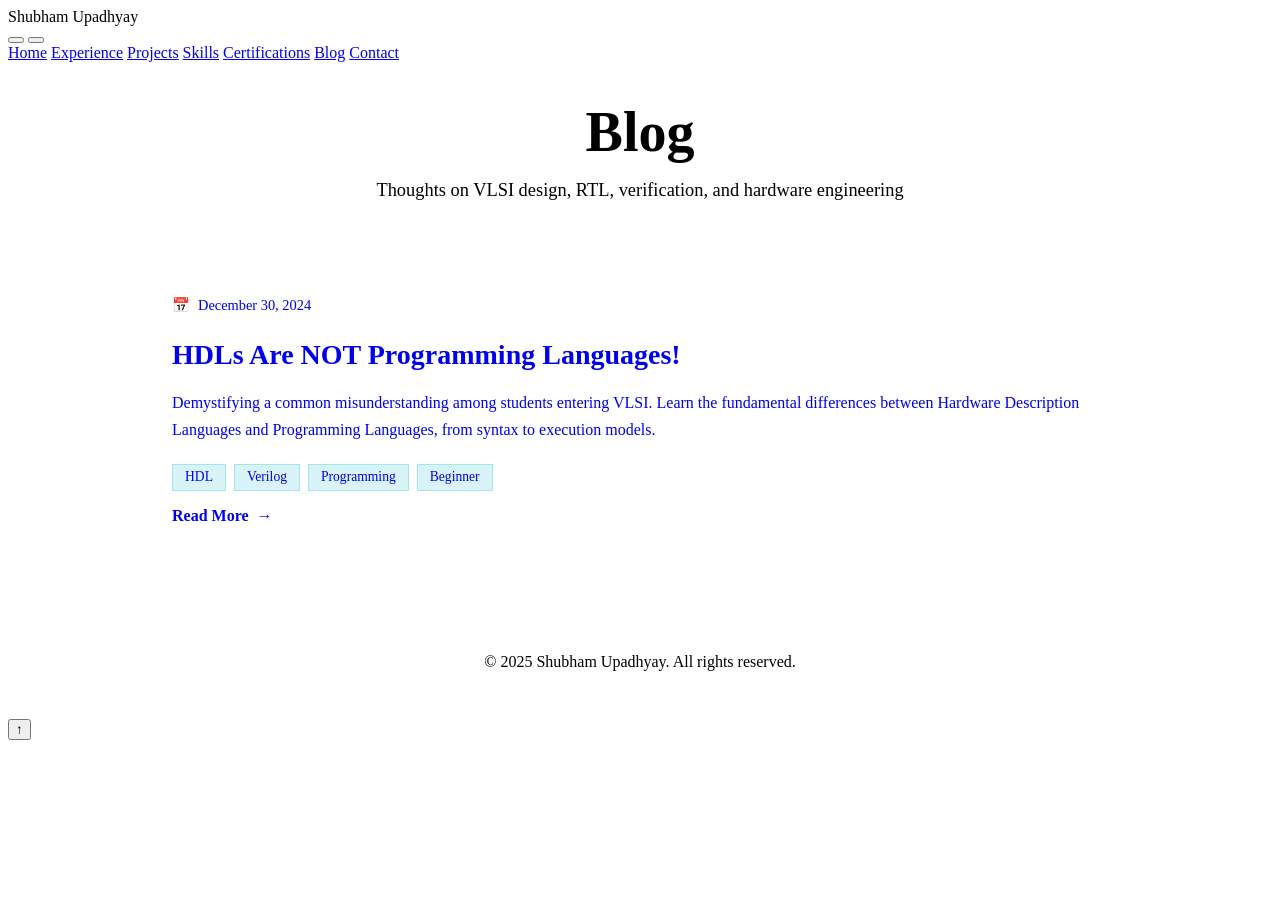
==== blog/index.html @ 9ebf0853 "Update index.html" ====
<!DOCTYPE html>
<html lang="en">
<head>
<meta charset="UTF-8" />
<meta name="viewport" content="width=device-width, initial-scale=1.0"/>
<title>Blog | Shubham Upadhyay - VLSI Design</title>

<meta name="description" content="Technical blog posts about VLSI design, RTL, verification, and hardware engineering"/>
<meta property="og:title" content="Blog | Shubham Upadhyay"/>
<meta property="og:description" content="VLSI Design Blog - RTL, Verification, Physical Design"/>
<meta property="og:type" content="website"/>
<meta name="theme-color" content="#06B6D4"/>

<link rel="preconnect" href="https://fonts.googleapis.com"/>
<link rel="preconnect" href="https://fonts.gstatic.com" crossorigin/>
<link href="https://fonts.googleapis.com/css2?family=Space+Grotesk:wght@400;500;600;700;800&family=Inter:wght@300;400;500;600;700&display=swap" rel="stylesheet"/>

<!-- Portfolio CSS -->
<link rel="stylesheet" href="/css/style.css"/>

<!-- Blog listing specific styles -->
<style>
  .blog-listing {
    max-width: 1000px;
    margin: 0 auto;
    padding: calc(var(--nav-h) + 3rem) 1.5rem 4rem;
  }
  
  .blog-header {
    text-align: center;
    margin-bottom: 4rem;
  }
  
  .blog-header h1 {
    font-size: clamp(2.5rem, 5vw, 3.5rem);
    margin-bottom: 1rem;
    color: var(--heading);
  }
  
  .blog-header p {
    font-size: 1.15rem;
    color: var(--muted);
    max-width: 600px;
    margin: 0 auto;
  }
  
  .blog-posts {
    display: grid;
    gap: 2rem;
  }
  
  .blog-post-card {
    background: var(--card);
    backdrop-filter: blur(var(--glass-blur));
    border: 1px solid var(--border);
    border-radius: var(--radius-md);
    padding: 2rem;
    box-shadow: var(--shadow);
    transition: all var(--dur) var(--easing);
    text-decoration: none;
    display: block;
  }
  
  .blog-post-card:hover {
    transform: translateY(-6px);
    box-shadow: var(--glow), var(--shadow);
  }
  
  .post-date {
    font-size: 0.9rem;
    color: var(--muted);
    margin-bottom: 0.75rem;
    display: flex;
    align-items: center;
    gap: 0.5rem;
  }
  
  .post-date::before {
    content: "📅";
  }
  
  .post-title {
    font-size: 1.75rem;
    font-weight: 700;
    color: var(--heading);
    margin-bottom: 1rem;
    line-height: 1.3;
  }
  
  .post-excerpt {
    color: var(--text);
    line-height: 1.7;
    margin-bottom: 1.25rem;
  }
  
  .post-tags {
    display: flex;
    flex-wrap: wrap;
    gap: 0.5rem;
    margin-bottom: 1rem;
  }
  
  .post-tag {
    display: inline-block;
    padding: 0.3rem 0.75rem;
    border-radius: var(--radius-pill);
    background: rgba(6,182,212,.15);
    color: var(--accent);
    font-size: 0.85rem;
    font-weight: 500;
    border: 1px solid rgba(6,182,212,.25);
  }
  
  .read-more {
    display: inline-flex;
    align-items: center;
    gap: 0.5rem;
    color: var(--accent);
    font-weight: 600;
    font-size: 1rem;
  }
  
  .read-more::after {
    content: "→";
    transition: transform var(--dur) var(--easing);
  }
  
  .blog-post-card:hover .read-more::after {
    transform: translateX(5px);
  }
  
  .no-posts {
    text-align: center;
    padding: 4rem 2rem;
    color: var(--muted);
  }
  
  .no-posts h3 {
    font-size: 1.5rem;
    margin-bottom: 1rem;
    color: var(--heading);
  }
</style>
</head>

<body>
  <!-- Navigation -->
  <nav aria-label="Primary" class="nav-wrap">
    <div class="nav-container">
      <div class="nav-brand">
        <a href="/index.html" style="color: var(--heading); text-decoration: none;">Shubham Upadhyay</a>
      </div>
      <div class="nav-controls">
        <button class="theme-toggle" id="themeToggle" type="button" aria-label="Toggle theme"></button>
        <button class="hamburger" id="hamburger" aria-label="Toggle menu">
          <span></span>
          <span></span>
          <span></span>
        </button>
      </div>
    </div>
  </nav>

  <!-- Mobile Menu -->
  <div class="nav-menu" id="navMenu">
    <a href="/index.html#home" class="nav-link">Home</a>
    <a href="/index.html#experience" class="nav-link">Experience</a>
    <a href="/index.html#projects" class="nav-link">Projects</a>
    <a href="/index.html#skills" class="nav-link">Skills</a>
    <a href="/index.html#certifications" class="nav-link">Certifications</a>
    <a href="/blog/" class="nav-link">Blog</a>
    <a href="/index.html#contact" class="nav-link">Contact</a>
  </div>

  <!-- Blog Listing -->
  <main class="blog-listing">
    <header class="blog-header">
      <h1>Blog</h1>
      <p>Thoughts on VLSI design, RTL, verification, and hardware engineering</p>
    </header>

    <div class="blog-posts">
      
      <!-- Blog Post 1: HDLs Are NOT Programming Languages -->
      <a href="/blog/posts/hdlvsprog/index.html" class="blog-post-card">
        <div class="post-date">December 30, 2024</div>
        <h2 class="post-title">HDLs Are NOT Programming Languages!</h2>
        <p class="post-excerpt">
          Demystifying a common misunderstanding among students entering VLSI. Learn the fundamental differences between Hardware Description Languages and Programming Languages, from syntax to execution models.
        </p>
        <div class="post-tags">
          <span class="post-tag">HDL</span>
          <span class="post-tag">Verilog</span>
          <span class="post-tag">Programming</span>
          <span class="post-tag">Beginner</span>
        </div>
        <span class="read-more">Read More</span>
      </a>

      <!-- Blog Post 2: Add your next post here -->
      <!-- 
      <a href="posts/your-next-post/" class="blog-post-card">
        <div class="post-date">January 5, 2025</div>
        <h2 class="post-title">Your Next Blog Title</h2>
        <p class="post-excerpt">
          Brief description of your next blog post...
        </p>
        <div class="post-tags">
          <span class="post-tag">RTL</span>
          <span class="post-tag">Design</span>
        </div>
        <span class="read-more">Read More</span>
      </a>
      -->

      <!-- Blog Post 3: Template for future posts -->
      <!-- 
      <a href="posts/post-slug/" class="blog-post-card">
        <div class="post-date">Month Day, Year</div>
        <h2 class="post-title">Post Title</h2>
        <p class="post-excerpt">
          2-3 sentence excerpt...
        </p>
        <div class="post-tags">
          <span class="post-tag">Tag1</span>
          <span class="post-tag">Tag2</span>
        </div>
        <span class="read-more">Read More</span>
      </a>
      -->

    </div>
  </main>

  <!-- Footer -->
  <footer style="text-align:center; padding:2rem 1rem; color:var(--muted); border-top:1px solid var(--border); margin-top: 3rem;">
    <p>&copy; 2025 Shubham Upadhyay. All rights reserved.</p>
  </footer>

  <!-- Go to Top Button -->
  <button class="go-to-top" id="goToTop" aria-label="Go to top">↑</button>
  
  <!-- JavaScript -->
  <script src="/js/script.js"></script>
</body>
</html>
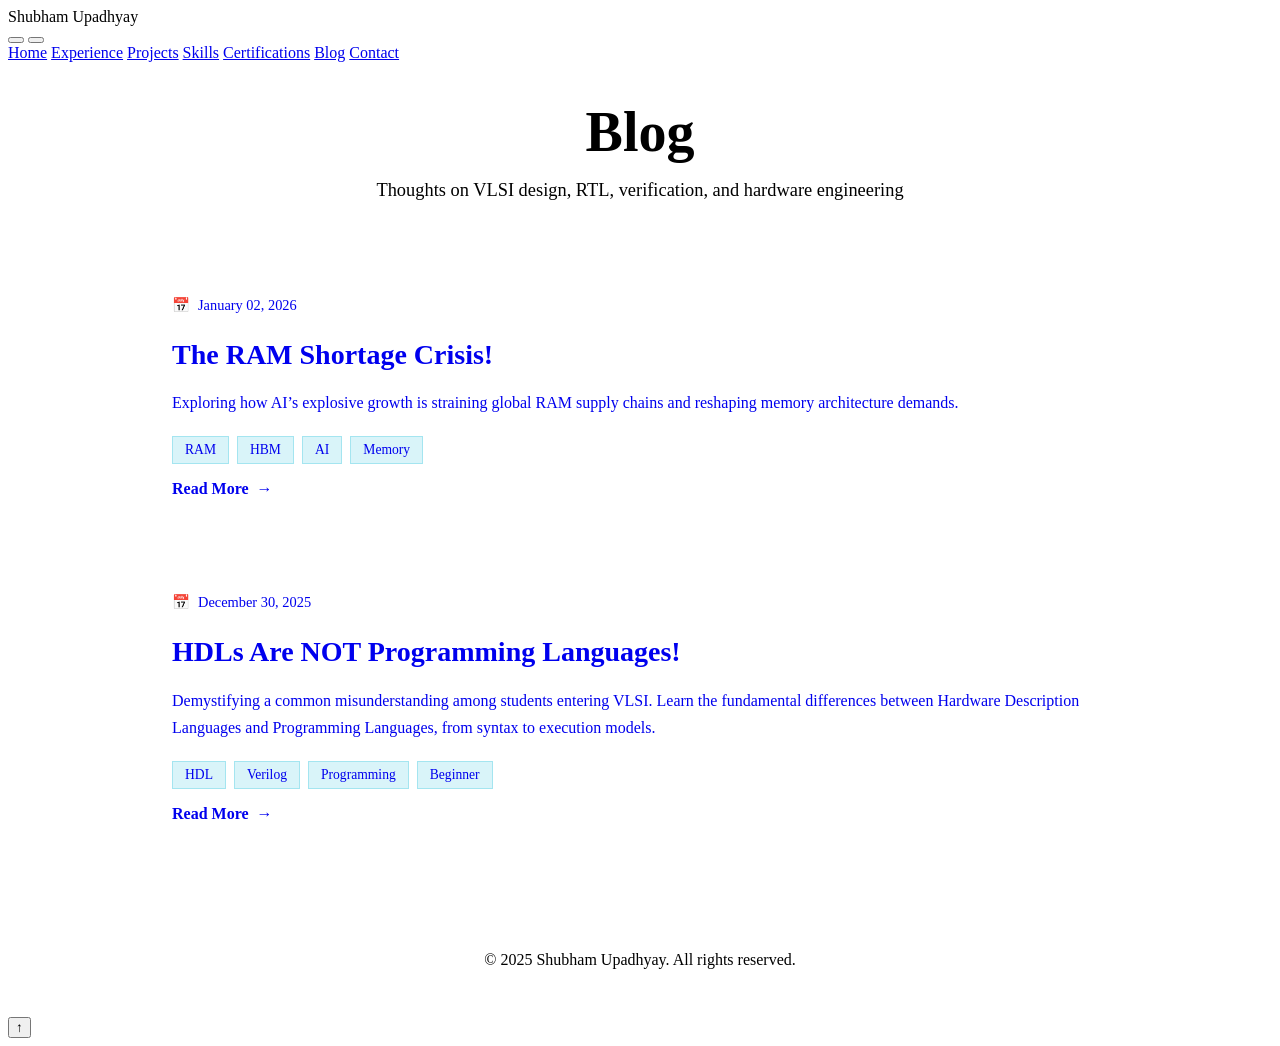
==== commit 2b173998: "updated blogs list html for new blog" ====
--- a/blog/index.html
+++ b/blog/index.html
@@ -181,9 +181,25 @@
 
     <div class="blog-posts">
       
+            <!-- Blog Post 1: HDLs Are NOT Programming Languages -->
+      <a href="/blog/posts/ramcrisis/index.html" class="blog-post-card">
+        <div class="post-date">January 02, 2026</div>
+        <h2 class="post-title">The RAM Shortage Crisis!</h2>
+        <p class="post-excerpt">
+          Exploring how AI’s explosive growth is straining global RAM supply chains and reshaping memory architecture demands.
+        </p>
+        <div class="post-tags">
+          <span class="post-tag">RAM</span>
+          <span class="post-tag">HBM</span>
+          <span class="post-tag">AI</span>
+          <span class="post-tag">Memory</span>
+        </div>
+        <span class="read-more">Read More</span>
+      </a>
+
       <!-- Blog Post 1: HDLs Are NOT Programming Languages -->
-      <a href="/blog/posts/hdlvsprog/index.html" class="blog-post-card">
-        <div class="post-date">December 30, 2024</div>
+      <a href="/blog/posts/hdlVSprog/index.html" class="blog-post-card">
+        <div class="post-date">December 30, 2025</div>
         <h2 class="post-title">HDLs Are NOT Programming Languages!</h2>
         <p class="post-excerpt">
           Demystifying a common misunderstanding among students entering VLSI. Learn the fundamental differences between Hardware Description Languages and Programming Languages, from syntax to execution models.
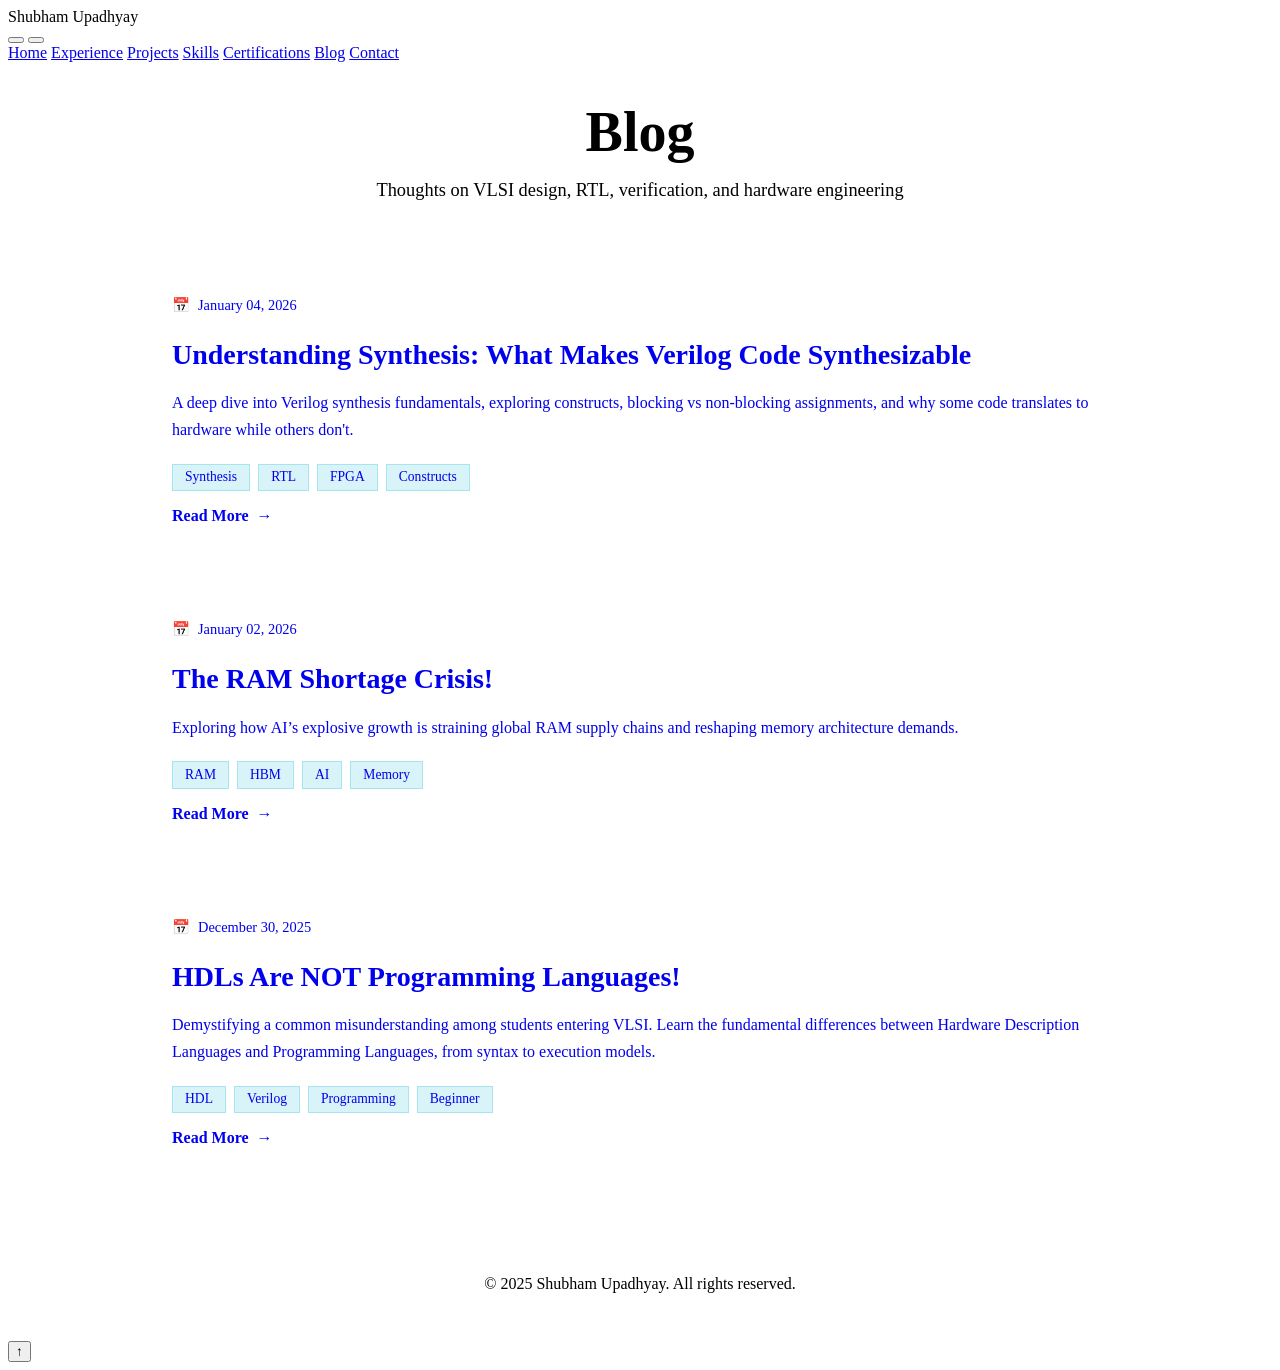
==== commit 9e893c5d: "updated blog listing html" ====
--- a/blog/index.html
+++ b/blog/index.html
@@ -180,8 +180,26 @@
     </header>
 
     <div class="blog-posts">
+
       
-            <!-- Blog Post 1: HDLs Are NOT Programming Languages -->
+            <!-- Blog Post 3:  -->
+      <a href="/blog/posts/synthesis/" class="blog-post-card">
+        <div class="post-date">January 04, 2026</div>
+        <h2 class="post-title">Understanding Synthesis: What Makes Verilog Code Synthesizable</h2>
+        <p class="post-excerpt">
+          A deep dive into Verilog synthesis fundamentals, exploring constructs, blocking vs non-blocking assignments, and why some code translates to hardware while others don't.
+        </p>
+        <div class="post-tags">
+          <span class="post-tag">Synthesis</span>
+          <span class="post-tag">RTL</span>
+          <span class="post-tag">FPGA</span>
+          <span class="post-tag">Constructs</span>
+        </div>
+        <span class="read-more">Read More</span>
+      </a>
+
+      
+            <!-- Blog Post 2:  -->
       <a href="/blog/posts/ramcrisis/index.html" class="blog-post-card">
         <div class="post-date">January 02, 2026</div>
         <h2 class="post-title">The RAM Shortage Crisis!</h2>
@@ -197,7 +215,7 @@
         <span class="read-more">Read More</span>
       </a>
 
-      <!-- Blog Post 1: HDLs Are NOT Programming Languages -->
+      <!-- Blog Post 1:  -->
       <a href="/blog/posts/hdlVSprog/index.html" class="blog-post-card">
         <div class="post-date">December 30, 2025</div>
         <h2 class="post-title">HDLs Are NOT Programming Languages!</h2>
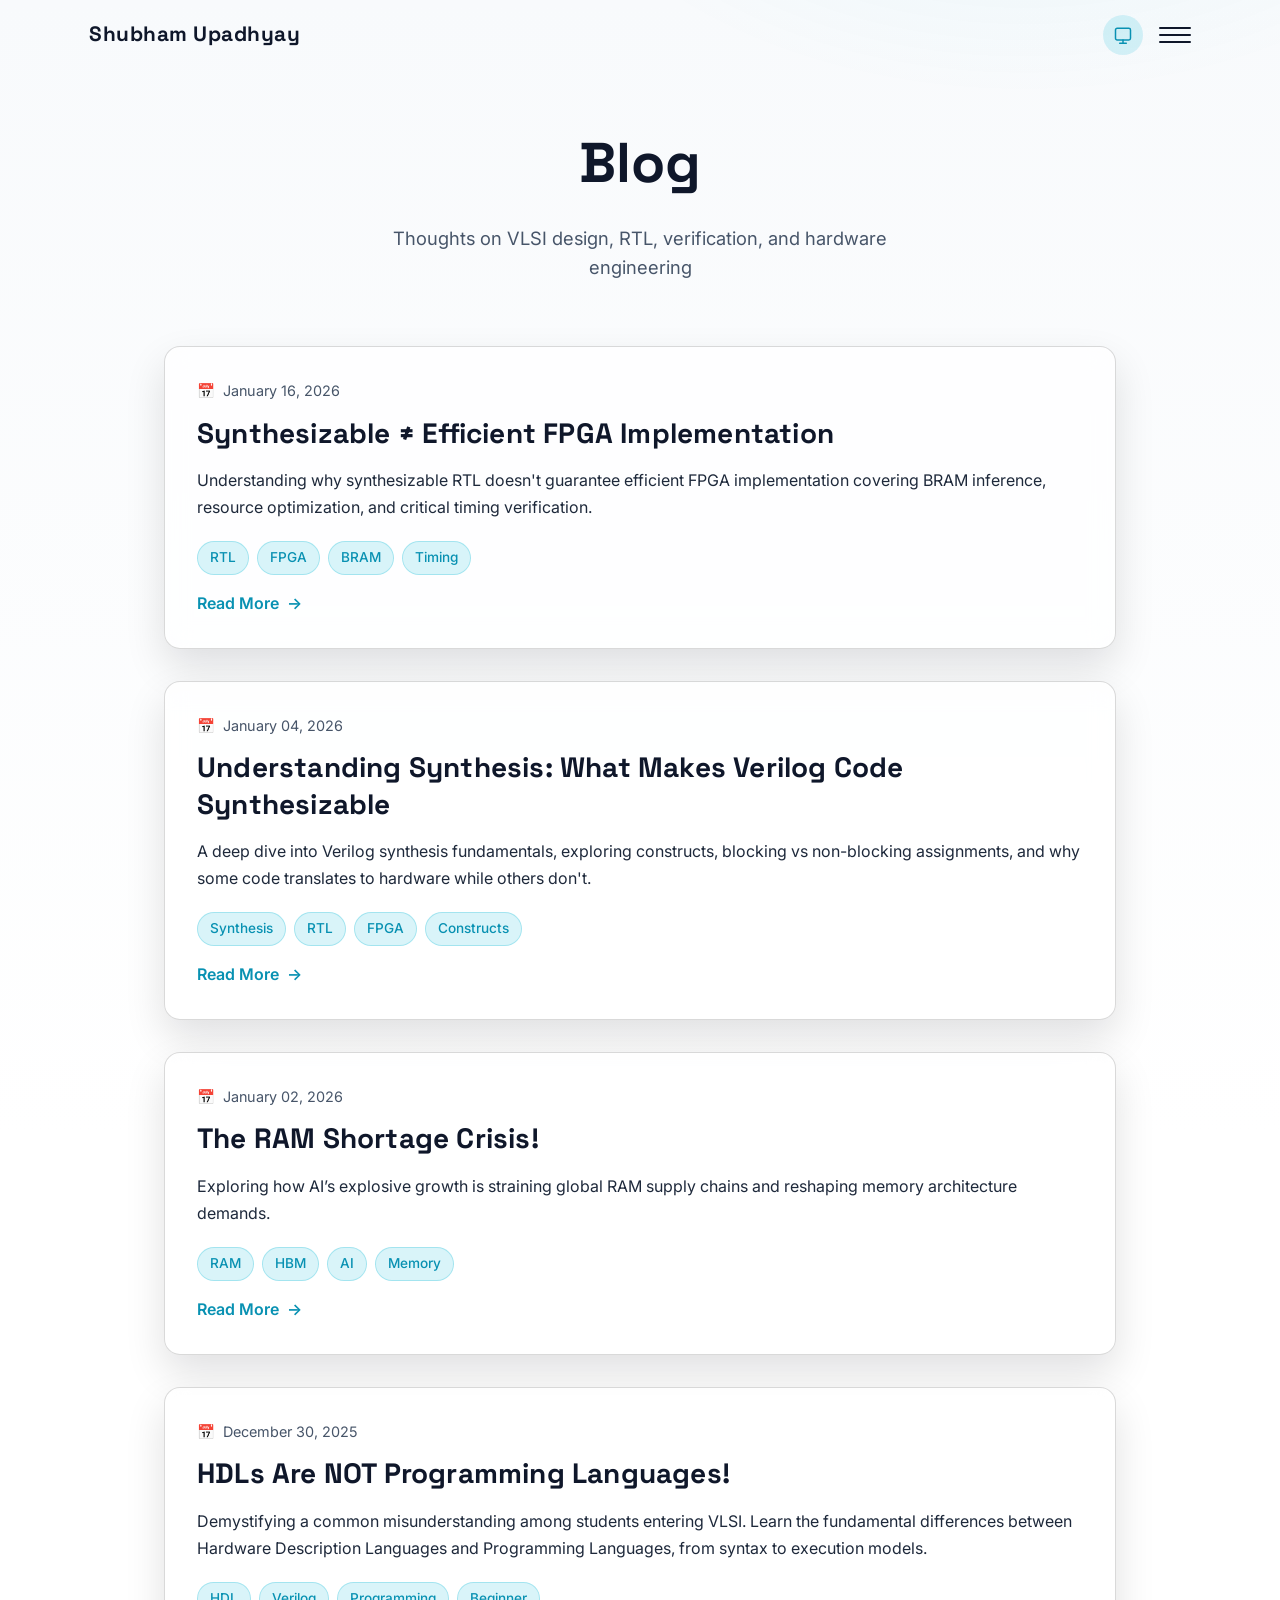
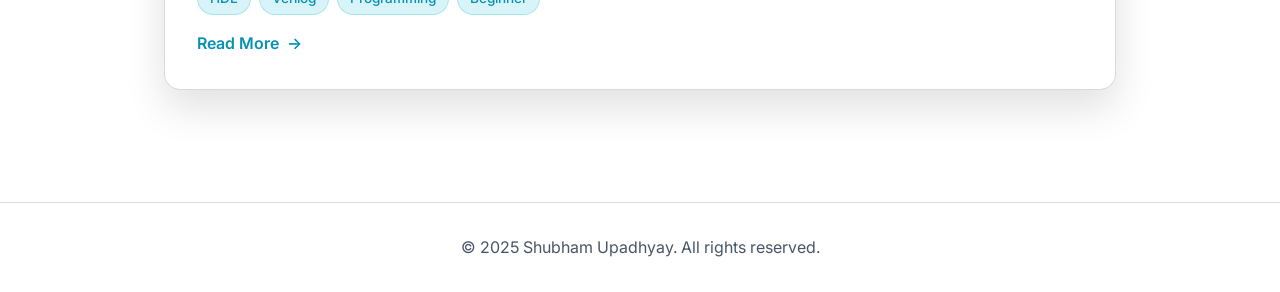
==== commit 62ea069a: "updated blog list for new blog inclusion" ====
--- a/blog/index.html
+++ b/blog/index.html
@@ -181,6 +181,21 @@
 
     <div class="blog-posts">
 
+            <!-- Blog Post 4:  -->
+      <a href="/blog/posts/fpgablog" class="blog-post-card">
+        <div class="post-date">January 16, 2026</div>
+        <h2 class="post-title">Synthesizable ≠ Efficient FPGA Implementation</h2>
+        <p class="post-excerpt">
+          Understanding why synthesizable RTL doesn't guarantee efficient FPGA implementation covering BRAM inference, resource optimization, and critical timing verification.
+        </p>
+        <div class="post-tags">
+          <span class="post-tag">RTL</span>
+          <span class="post-tag">FPGA</span>
+          <span class="post-tag">BRAM</span>
+          <span class="post-tag">Timing</span>
+        </div>
+        <span class="read-more">Read More</span>
+      </a>      
       
             <!-- Blog Post 3:  -->
       <a href="/blog/posts/synthesis/" class="blog-post-card">
--- a/css/style.css
+++ b/css/style.css
@@ -0,0 +1,560 @@
+/* =============================
+     VLSI Theme
+     ============================= */
+  :root{
+    --space-900:#0A0E1F; --space-800:#0F1629;
+    --bg: var(--space-900);
+    --text:#E2E8F0; --heading:#F1F5F9; --muted:#94A3B8;
+
+    --accent:#06B6D4; --accent-2:#0EA5E9;
+    --accent-purple:#8B5CF6;
+
+    --card:rgba(15,22,41,.60);
+    --border:rgba(148,163,184,.15);
+    --shadow:0 28px 60px rgba(0,6,22,.55);
+    --glass-blur:12px;
+
+    --radius-md:16px; --radius-pill:9999px; --nav-h:70px;
+
+    --hover-glow: rgba(6,182,212,.40);
+    --glow:0 0 30px var(--hover-glow);
+
+    --easing:cubic-bezier(.2,.65,.2,1); --dur:280ms;
+    --hero-nudge: 22px;
+  }
+  @media (max-width:768px){ :root{ --hero-nudge: 14px; } }
+
+  html[data-theme="light"]{
+    --bg:#FFFFFF;
+    --text:#1E293B;
+    --heading:#0F172A;
+    --muted:#475569;
+
+    --accent:#0891B2;
+    --accent-2:#06B6D4;
+
+    --card: rgba(255,255,255,.75);
+    --border: rgba(0,0,0,.15);
+    --shadow: 0 18px 40px rgba(10,10,20,.12);
+    --hover-glow: rgba(8,145,178,.45);
+    --glow:0 0 36px var(--hover-glow);
+  }
+
+  *{ box-sizing:border-box; margin:0; padding:0; }
+  html, body{
+    color:var(--text); background:var(--bg);
+    font-family: Inter, system-ui, -apple-system, Segoe UI, Roboto, sans-serif;
+    line-height:1.6; scroll-behavior:smooth;
+    text-rendering: optimizeLegibility;
+  }
+
+  html{ scroll-padding-top: var(--nav-h); }
+
+  h1,h2,h3{
+    font-family:"Space Grotesk", Inter, system-ui, sans-serif;
+    letter-spacing:.2px;
+    color:var(--heading);
+    font-weight:700;
+  }
+  a{ color:var(--accent); text-decoration:none; transition: filter var(--dur) var(--easing) }
+  a:hover{ filter: brightness(1.15) }
+  .container{ width:100%; max-width:1140px; margin:0 auto; padding:0 1.2rem }
+
+  /* Background gradients */
+  body{
+    position: relative;
+    background:
+      radial-gradient(1200px 700px at 50% -260px, rgba(6,182,212,.15), transparent 70%),
+      linear-gradient(180deg, #0A0E1F 0%, #0A0E1F 60%, #0D1323 100%);
+  }
+  html[data-theme="light"] body{
+    background:
+      radial-gradient(700px 450px at 80% -12%, rgba(6,182,212,.08), transparent 72%),
+      linear-gradient(180deg, #F8FAFC 0%, #FFFFFF 60%);
+  }
+
+  nav, header, main, footer { position: relative; z-index: 1; }
+
+  /* =============================
+     HAMBURGER NAVIGATION
+     ============================= */
+  .nav-wrap{
+    position: fixed; top: 0; left: 0; right: 0;
+    height: var(--nav-h);
+    z-index: 1000;
+    display:flex; align-items:center;
+    background: transparent;
+    padding:.6rem 0;
+    transition: background 280ms var(--easing);
+  }
+
+  body.nav-scrolled .nav-wrap{
+    background: linear-gradient(180deg, rgba(10,14,31,.95), rgba(15,22,41,.85));
+    backdrop-filter: blur(12px);
+    box-shadow: 0 4px 20px rgba(0,0,0,.3);
+  }
+
+  .nav-container{
+    width: 100%;
+    max-width: 1140px;
+    margin: 0 auto;
+    padding: 0 1.2rem;
+    display: flex;
+    justify-content: space-between;
+    align-items: center;
+  }
+
+  .nav-brand{
+    font-family: "Space Grotesk", sans-serif;
+    font-size: 1.3rem;
+    font-weight: 700;
+    color: var(--heading);
+    letter-spacing: 0.5px;
+    position: relative;
+    z-index: 1001;
+  }
+
+  .nav-controls{
+    display: flex;
+    align-items: center;
+    gap: 1rem;
+    position: relative;
+    z-index: 1001;
+  }
+
+  /* Hamburger button */
+  .hamburger{
+    width: 32px;
+    height: 32px;
+    background: none;
+    border: none;
+    cursor: pointer;
+    display: flex;
+    flex-direction: column;
+    justify-content: center;
+    gap: 5px;
+    padding: 0;
+    z-index: 1001;
+  }
+
+  .hamburger span{
+    display: block;
+    width: 100%;
+    height: 2px;
+    background: var(--heading);
+    border-radius: 2px;
+    transition: all 280ms var(--easing);
+  }
+
+  .hamburger.active span:nth-child(1){
+    transform: translateY(7px) rotate(45deg);
+  }
+
+  .hamburger.active span:nth-child(2){
+    opacity: 0;
+  }
+
+  .hamburger.active span:nth-child(3){
+    transform: translateY(-7px) rotate(-45deg);
+  }
+
+  /* Mobile menu overlay */
+  .nav-menu{
+    position: fixed;
+    top: 0;
+    left: 0;
+    right: 0;
+    bottom: 0;
+    background: linear-gradient(180deg, rgba(10,14,31,.98), rgba(15,22,41,.95));
+    backdrop-filter: blur(16px);
+    display: flex;
+    flex-direction: column;
+    align-items: center;
+    justify-content: center;
+    gap: 2rem;
+    opacity: 0;
+    pointer-events: none;
+    transition: opacity 320ms var(--easing);
+    z-index: 999;
+    padding-top: var(--nav-h);
+  }
+
+  html[data-theme="light"] .nav-menu{
+    background: linear-gradient(180deg, rgba(255,255,255,.98), rgba(248,250,252,.95));
+  }
+
+  .nav-menu.active{
+    opacity: 1;
+    pointer-events: all;
+  }
+
+  .nav-menu a{
+    font-size: 1.8rem;
+    font-weight: 600;
+    color: var(--heading);
+    padding: 0.75rem 2rem;
+    border-radius: 12px;
+    transition: all 280ms var(--easing);
+    text-transform: uppercase;
+    letter-spacing: 1px;
+  }
+
+  .nav-menu a:hover{
+    background: rgba(6,182,212,.2);
+    color: var(--accent);
+    transform: translateX(5px);
+  }
+
+  /* Theme toggle button */
+  .theme-toggle{
+    width:40px; height:40px; display:flex; align-items:center; justify-content:center;
+    border:none; background:rgba(6,182,212,.15); color:var(--accent);
+    border-radius:50%; cursor:pointer;
+    transition: all var(--dur) var(--easing);
+  }
+  .theme-toggle:hover{ background:rgba(6,182,212,.25); transform:rotate(20deg) }
+  .theme-toggle svg{ width:20px; height:20px }
+
+  /* =============================
+     HERO SECTION
+     ============================= */
+  .hero{
+    min-height:100vh; display:flex; flex-direction:column; align-items:center; justify-content:center;
+    text-align:center; padding:calc(var(--nav-h) + 2rem) 1.2rem 4rem; position: relative;
+  }
+
+  /* UPDATED: clearer headshot */
+  .profile-image{
+    width: 240px;
+    height: 240px;
+    border-radius: 50%;
+    overflow: hidden;
+    margin-bottom: 2rem;
+    border: 4px solid var(--accent);
+    box-shadow: 0 10px 36px rgba(6,182,212,.42), 0 0 0 10px rgba(6,182,212,.10);
+    transition: all var(--dur) var(--easing);
+    background: var(--card);
+    transform: translateZ(0);
+  }
+
+  .profile-image:hover{
+    transform: translateZ(0) scale(1.04);
+    box-shadow: 0 14px 44px rgba(6,182,212,.55), 0 0 0 14px rgba(6,182,212,.12);
+  }
+
+
+.profile-image img{
+  width: 100%;
+  height: 100%;
+  object-fit: cover;
+  object-position: 50% 18%;
+  transform: scale(1.25);   /* <-- this is the “use 50% of image” effect */
+  transform-origin: center;
+  display: block;
+}
+
+  .logo-name{
+    font-size:clamp(2rem, 5vw, 3.5rem); font-weight:800; margin-bottom:.3rem;
+    background: linear-gradient(135deg, var(--accent) 0%, var(--accent-2) 100%);
+    -webkit-background-clip:text; -webkit-text-fill-color:transparent;
+    background-clip:text;
+  }
+  .logo-subtitle{
+    font-size:1.2rem; color:var(--muted); margin-bottom:1.5rem; letter-spacing:1px; text-transform:uppercase;
+  }
+  .hero h2{
+    font-size:clamp(1.15rem, 2.5vw, 1.5rem); max-width:700px; color:var(--text); margin:0 auto 2rem; font-weight:500;
+  }
+
+  /* CTA buttons */
+  .cta-row{
+    display:flex; gap:1rem; flex-wrap:wrap; justify-content:center; margin-bottom:3rem;
+  }
+  .btn{
+    display:inline-block; padding:.9rem 2rem; border-radius:var(--radius-md);
+    font-weight:600; background:linear-gradient(135deg, var(--accent), var(--accent-2));
+    color:#fff; border:none; cursor:pointer; transition: all var(--dur) var(--easing);
+    box-shadow: 0 6px 20px rgba(6,182,212,.35);
+  }
+  .btn:hover{ transform:translateY(-3px); box-shadow:0 10px 28px rgba(6,182,212,.5) }
+  .btn.outline{
+    background:transparent; color:var(--accent);
+    border:2px solid var(--accent); box-shadow:none;
+  }
+  .btn.outline:hover{ background:rgba(6,182,212,.10) }
+
+  /* Stats cards */
+  .stats-grid{
+    display:grid; grid-template-columns:repeat(auto-fit, minmax(140px, 1fr));
+    gap:1.5rem; max-width:600px; margin:0 auto;
+  }
+  .stat-card{
+    background:var(--card); backdrop-filter:blur(var(--glass-blur));
+    border:1px solid var(--border); border-radius:var(--radius-md);
+    padding:1.5rem; text-align:center; box-shadow:var(--shadow);
+    transition: all var(--dur) var(--easing);
+  }
+  .stat-card:hover{ transform:translateY(-4px); box-shadow:var(--glow), var(--shadow) }
+  .stat-number{ font-size:2.5rem; font-weight:800; color:var(--accent); line-height:1 }
+  .stat-label{ margin-top:.5rem; color:var(--muted); font-size:.9rem; text-transform:uppercase; letter-spacing:.5px }
+
+  /* =============================
+     SECTIONS
+     ============================= */
+  section{
+    padding:5rem 0; position:relative; overflow:hidden;
+  }
+  .section-inner{ max-width:1140px; margin:0 auto; padding:0 1.2rem }
+  .section-title{
+    font-size:clamp(2rem, 4vw, 2.75rem); text-align:center; margin-bottom:3rem;
+  }
+
+  /* Card Grid */
+  .cards{
+    display:grid; grid-template-columns:repeat(auto-fill, minmax(320px, 1fr));
+    gap:2rem;
+  }
+  .card{
+    background:var(--card); backdrop-filter:blur(var(--glass-blur));
+    border:1px solid var(--border); border-radius:var(--radius-md);
+    padding:1.8rem; box-shadow:var(--shadow);
+    transition: all var(--dur) var(--easing);
+  }
+  .card:hover{ transform:translateY(-6px); box-shadow:var(--glow), var(--shadow) }
+  .card h3{ margin-bottom:1rem; font-size:1.4rem }
+  .card p{ color:var(--muted) }
+
+  /* Project Images - FIXED FOR DESKTOP */
+  .project-image{
+    width:100%;
+    height: 200px;
+    border-radius:12px;
+    overflow:hidden;
+    margin-bottom:1.2rem;
+    background: rgba(6,182,212,.05);
+    display: flex;
+    align-items: center;
+    justify-content: center;
+  }
+  .project-image img{
+    width:100%;
+    height:100%;
+    object-fit:cover;
+    display:block;
+  }
+
+  /* Project metadata grid */
+  .project-meta{
+    display:grid; grid-template-columns:repeat(2, 1fr); gap:.8rem;
+    margin:1rem 0;
+  }
+  .metric-item{ text-align:center }
+  .metric-value{ font-weight:700; color:var(--accent); font-size:.95rem }
+  .metric-label{ font-size:.8rem; color:var(--muted); margin-top:.2rem }
+
+  /* Pills/Tags */
+  .pills{
+    display:flex; flex-wrap:wrap; gap:.6rem; margin-top:1rem;
+  }
+  .pill{
+    display:inline-block; padding:.4rem .9rem; border-radius:var(--radius-pill);
+    background:rgba(6,182,212,.15); color:var(--accent);
+    font-size:.85rem; font-weight:500; border:1px solid rgba(6,182,212,.25);
+  }
+
+  /* Timeline for Experience */
+  .timeline{
+    max-width:900px; margin:0 auto; position:relative; padding-left:40px;
+  }
+  .timeline::before{
+    content:''; position:absolute; left:0; top:0; bottom:0; width:2px;
+    background:linear-gradient(180deg, transparent, var(--accent), transparent);
+  }
+  .timeline-item{
+    position:relative; padding-left:30px; margin-bottom:2.5rem;
+  }
+  .timeline-item::before{
+    content:''; position:absolute; left:-44px; top:12px;
+    width:12px; height:12px; border-radius:50%;
+    background:var(--accent); border:3px solid var(--bg);
+    box-shadow: 0 0 0 4px rgba(6,182,212,.2);
+  }
+
+  /* Certifications Grid */
+  .cert-grid{
+    display:grid; grid-template-columns:repeat(auto-fill, minmax(320px, 1fr));
+    gap:2rem;
+  }
+  .cert-card{
+    display:flex; flex-direction:column;
+  }
+  .cert-image{
+    width:100%;
+    height:180px;
+    border-radius:12px;
+    overflow:hidden;
+    margin-bottom:1rem;
+    background: rgba(6,182,212,.05);
+    display: flex;
+    align-items: center;
+    justify-content: center;
+  }
+  .cert-image img{
+    width:100%;
+    height:100%;
+    object-fit:cover;
+    display:block;
+  }
+  .cert-status{
+    font-size:.85rem; color:var(--muted); margin-bottom:.5rem; text-transform:uppercase; letter-spacing:.5px;
+  }
+  .cert-title{
+    font-size:1.15rem; margin-bottom:.75rem; line-height:1.4;
+  }
+  .cert-meta{
+    color:var(--muted); font-size:.95rem; line-height:1.6; flex-grow:1; margin-bottom:1rem;
+  }
+  .cert-tag{
+    display:inline-block; padding:.4rem .9rem; border-radius:var(--radius-pill);
+    background:rgba(139,92,246,.15); color:var(--accent-purple);
+    font-size:.85rem; font-weight:500; border:1px solid rgba(139,92,246,.25);
+  }
+
+  /* NEW: actions row under certificates */
+  .cert-actions{
+    display:flex;
+    gap:.75rem;
+    margin-top:1rem;
+    flex-wrap:wrap;
+  }
+
+  /* Reveal Animations */
+  .reveal{ opacity:1; transform:none; transition: opacity var(--dur) var(--easing), transform var(--dur) var(--easing) }
+  .reveal.is-hidden{ opacity:0; transform: translateY(40px) }
+  .reveal.is-visible{ opacity:1; transform:none }
+
+  /* Footer */
+  footer{ text-align:center; padding:2rem 1rem; color:var(--muted); border-top:1px solid var(--border) }
+
+  /* Go to Top Button */
+  .go-to-top{
+    position: fixed;
+    bottom: 2rem;
+    right: 2rem;
+    width: 50px;
+    height: 50px;
+    background: linear-gradient(135deg, var(--accent), var(--accent-2));
+    color: #fff;
+    border: none;
+    border-radius: 50%;
+    cursor: pointer;
+    display: flex;
+    align-items: center;
+    justify-content: center;
+    font-size: 1.5rem;
+    box-shadow: 0 6px 20px rgba(6,182,212,.35);
+    opacity: 0;
+    pointer-events: none;
+    transition: all var(--dur) var(--easing);
+    z-index: 999;
+  }
+  .go-to-top.visible{
+    opacity: 1;
+    pointer-events: all;
+  }
+  .go-to-top:hover{
+    transform: translateY(-3px);
+    box-shadow: 0 10px 28px rgba(6,182,212,.5);
+  }
+
+  /* =============================
+     Certificate Preview Modal
+     ============================= */
+  .modal-backdrop{
+    position: fixed;
+    inset: 0;
+    background: rgba(0, 0, 0, .60);
+    display: none;
+    align-items: center;
+    justify-content: center;
+    z-index: 2000;
+    padding: 18px;
+  }
+
+  .modal-backdrop.open{ display: flex; }
+
+  .modal{
+    width: min(980px, 100%);
+    border-radius: 18px;
+    border: 1px solid rgba(148,163,184,.25);
+    background: color-mix(in srgb, var(--card) 92%, rgba(0,0,0,0) 8%);
+    box-shadow: 0 24px 70px rgba(0,0,0,.55);
+    overflow: hidden;
+    backdrop-filter: blur(10px);
+  }
+
+  .modal-header{
+    display: flex;
+    align-items: center;
+    justify-content: space-between;
+    gap: 12px;
+    padding: 12px 14px;
+    border-bottom: 1px solid rgba(148,163,184,.18);
+    background: rgba(6,182,212,.06);
+  }
+
+  .modal-title{
+    font-family:"Space Grotesk", Inter, system-ui, sans-serif;
+    font-weight: 700;
+    letter-spacing: .2px;
+    color: var(--heading);
+    font-size: 14px;
+  }
+
+  .modal-close{
+    border-radius: 999px;
+    border: 1px solid rgba(148,163,184,.35);
+    background: rgba(6,182,212,.10);
+    cursor: pointer;
+    padding: 8px 12px;
+    font-weight: 700;
+    color: var(--heading);
+    transition: all var(--dur) var(--easing);
+  }
+
+  .modal-close:hover{
+    border-color: var(--accent);
+    background: rgba(6,182,212,.18);
+  }
+
+  .modal-body{
+    padding: 12px;
+    max-height: min(74vh, 720px);
+    overflow: auto;
+  }
+
+  .modal-body img{
+    width: 100%;
+    height: auto;
+    border-radius: 14px;
+    border: 1px solid rgba(148,163,184,.22);
+    display: block;
+  }
+
+  /* Responsive adjustments */
+  @media (max-width:768px){
+    .stats-grid{ grid-template-columns: repeat(2, 1fr) }
+    .timeline{ padding-left:20px }
+    .timeline-item{ padding-left:20px }
+    .timeline-item::before{ left:-33px }
+
+    .profile-image{ width:180px; height:180px; }
+  }
+
+  @media (max-width:600px){
+    .project-meta{ grid-template-columns: 1fr }
+  }
+
+  @media (prefers-reduced-motion:reduce){
+    *{ transition:none !important; animation:none !important }
+  }
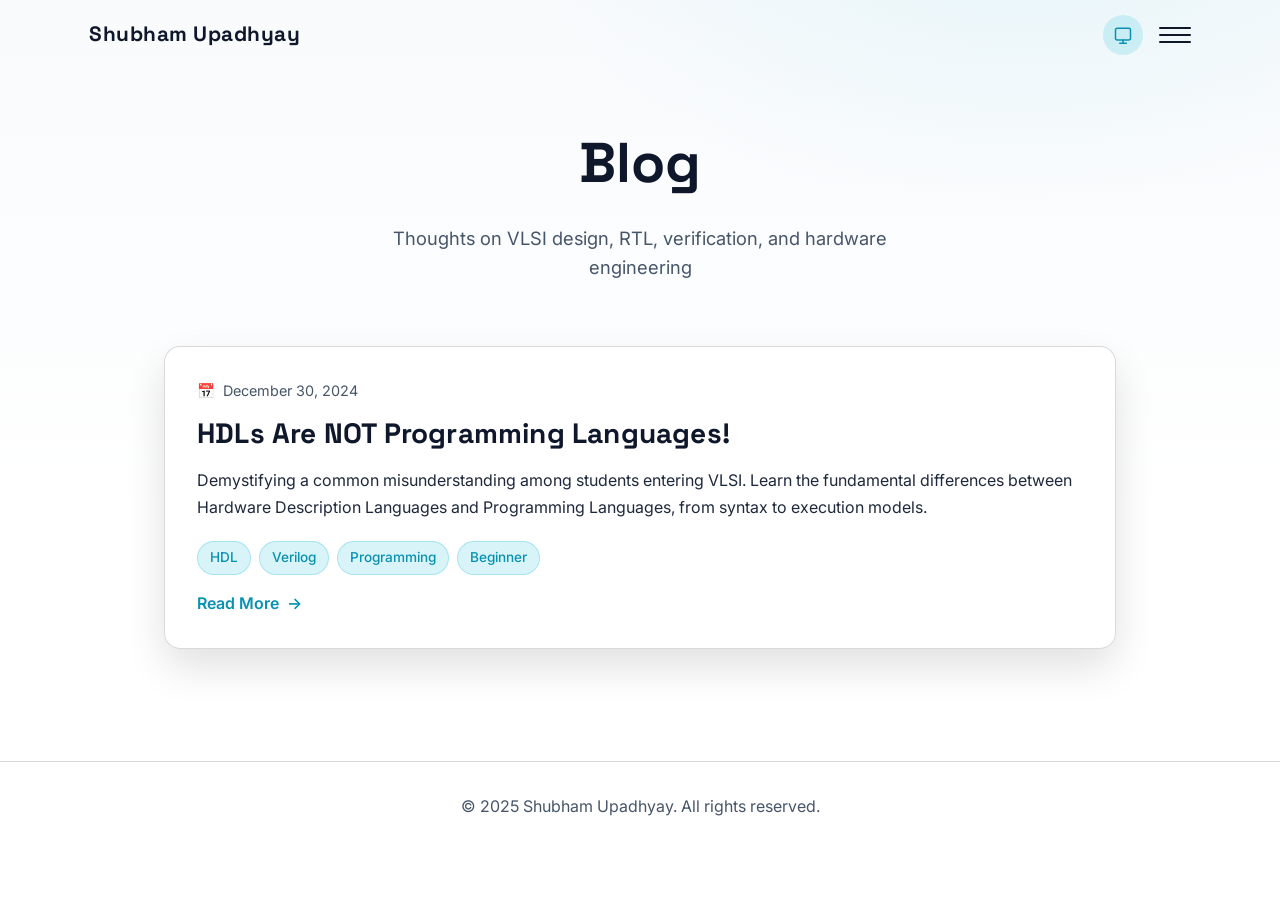
==== commit f2d5df98: "reverted back to to version 1.0" ====
--- a/blog/index.html
+++ b/blog/index.html
@@ -180,59 +180,10 @@
     </header>
 
     <div class="blog-posts">
-
-            <!-- Blog Post 4:  -->
-      <a href="/blog/posts/fpgablog" class="blog-post-card">
-        <div class="post-date">January 16, 2026</div>
-        <h2 class="post-title">Synthesizable ≠ Efficient FPGA Implementation</h2>
-        <p class="post-excerpt">
-          Understanding why synthesizable RTL doesn't guarantee efficient FPGA implementation covering BRAM inference, resource optimization, and critical timing verification.
-        </p>
-        <div class="post-tags">
-          <span class="post-tag">RTL</span>
-          <span class="post-tag">FPGA</span>
-          <span class="post-tag">BRAM</span>
-          <span class="post-tag">Timing</span>
-        </div>
-        <span class="read-more">Read More</span>
-      </a>      
       
-            <!-- Blog Post 3:  -->
-      <a href="/blog/posts/synthesis/" class="blog-post-card">
-        <div class="post-date">January 04, 2026</div>
-        <h2 class="post-title">Understanding Synthesis: What Makes Verilog Code Synthesizable</h2>
-        <p class="post-excerpt">
-          A deep dive into Verilog synthesis fundamentals, exploring constructs, blocking vs non-blocking assignments, and why some code translates to hardware while others don't.
-        </p>
-        <div class="post-tags">
-          <span class="post-tag">Synthesis</span>
-          <span class="post-tag">RTL</span>
-          <span class="post-tag">FPGA</span>
-          <span class="post-tag">Constructs</span>
-        </div>
-        <span class="read-more">Read More</span>
-      </a>
-
-      
-            <!-- Blog Post 2:  -->
-      <a href="/blog/posts/ramcrisis/index.html" class="blog-post-card">
-        <div class="post-date">January 02, 2026</div>
-        <h2 class="post-title">The RAM Shortage Crisis!</h2>
-        <p class="post-excerpt">
-          Exploring how AI’s explosive growth is straining global RAM supply chains and reshaping memory architecture demands.
-        </p>
-        <div class="post-tags">
-          <span class="post-tag">RAM</span>
-          <span class="post-tag">HBM</span>
-          <span class="post-tag">AI</span>
-          <span class="post-tag">Memory</span>
-        </div>
-        <span class="read-more">Read More</span>
-      </a>
-
-      <!-- Blog Post 1:  -->
+      <!-- Blog Post 1: HDLs Are NOT Programming Languages -->
       <a href="/blog/posts/hdlVSprog/index.html" class="blog-post-card">
-        <div class="post-date">December 30, 2025</div>
+        <div class="post-date">December 30, 2024</div>
         <h2 class="post-title">HDLs Are NOT Programming Languages!</h2>
         <p class="post-excerpt">
           Demystifying a common misunderstanding among students entering VLSI. Learn the fundamental differences between Hardware Description Languages and Programming Languages, from syntax to execution models.
--- a/css/style.css
+++ b/css/style.css
@@ -81,13 +81,13 @@
   .nav-wrap{
     position: fixed; top: 0; left: 0; right: 0;
     height: var(--nav-h);
-    z-index: 1000;
-    display:flex; align-items:center;
+    z-index: 1000; 
+    display:flex; align-items:center; 
     background: transparent;
     padding:.6rem 0;
     transition: background 280ms var(--easing);
   }
-
+  
   body.nav-scrolled .nav-wrap{
     background: linear-gradient(180deg, rgba(10,14,31,.95), rgba(15,22,41,.85));
     backdrop-filter: blur(12px);
@@ -222,37 +222,31 @@
     min-height:100vh; display:flex; flex-direction:column; align-items:center; justify-content:center;
     text-align:center; padding:calc(var(--nav-h) + 2rem) 1.2rem 4rem; position: relative;
   }
-
-  /* UPDATED: clearer headshot */
+  
   .profile-image{
-    width: 240px;
-    height: 240px;
+    width: 180px;
+    height: 180px;
     border-radius: 50%;
     overflow: hidden;
     margin-bottom: 2rem;
     border: 4px solid var(--accent);
-    box-shadow: 0 10px 36px rgba(6,182,212,.42), 0 0 0 10px rgba(6,182,212,.10);
+    box-shadow: 0 8px 32px rgba(6,182,212,.4), 0 0 0 8px rgba(6,182,212,.1);
     transition: all var(--dur) var(--easing);
     background: var(--card);
-    transform: translateZ(0);
-  }
-
+  }
+  
   .profile-image:hover{
-    transform: translateZ(0) scale(1.04);
-    box-shadow: 0 14px 44px rgba(6,182,212,.55), 0 0 0 14px rgba(6,182,212,.12);
-  }
-
-
-.profile-image img{
-  width: 100%;
-  height: 100%;
-  object-fit: cover;
-  object-position: 50% 18%;
-  transform: scale(1.25);   /* <-- this is the “use 50% of image” effect */
-  transform-origin: center;
-  display: block;
-}
-
+    transform: scale(1.05);
+    box-shadow: 0 12px 40px rgba(6,182,212,.5), 0 0 0 12px rgba(6,182,212,.15);
+  }
+  
+  .profile-image img{
+    width: 100%;
+    height: 100%;
+    object-fit: cover;
+    display: block;
+  }
+  
   .logo-name{
     font-size:clamp(2rem, 5vw, 3.5rem); font-weight:800; margin-bottom:.3rem;
     background: linear-gradient(135deg, var(--accent) 0%, var(--accent-2) 100%);
@@ -326,10 +320,10 @@
 
   /* Project Images - FIXED FOR DESKTOP */
   .project-image{
-    width:100%;
+    width:100%; 
     height: 200px;
-    border-radius:12px;
-    overflow:hidden;
+    border-radius:12px; 
+    overflow:hidden; 
     margin-bottom:1.2rem;
     background: rgba(6,182,212,.05);
     display: flex;
@@ -389,10 +383,10 @@
     display:flex; flex-direction:column;
   }
   .cert-image{
-    width:100%;
+    width:100%; 
     height:180px;
-    border-radius:12px;
-    overflow:hidden;
+    border-radius:12px; 
+    overflow:hidden; 
     margin-bottom:1rem;
     background: rgba(6,182,212,.05);
     display: flex;
@@ -418,14 +412,6 @@
     display:inline-block; padding:.4rem .9rem; border-radius:var(--radius-pill);
     background:rgba(139,92,246,.15); color:var(--accent-purple);
     font-size:.85rem; font-weight:500; border:1px solid rgba(139,92,246,.25);
-  }
-
-  /* NEW: actions row under certificates */
-  .cert-actions{
-    display:flex;
-    gap:.75rem;
-    margin-top:1rem;
-    flex-wrap:wrap;
   }
 
   /* Reveal Animations */
@@ -467,88 +453,12 @@
     box-shadow: 0 10px 28px rgba(6,182,212,.5);
   }
 
-  /* =============================
-     Certificate Preview Modal
-     ============================= */
-  .modal-backdrop{
-    position: fixed;
-    inset: 0;
-    background: rgba(0, 0, 0, .60);
-    display: none;
-    align-items: center;
-    justify-content: center;
-    z-index: 2000;
-    padding: 18px;
-  }
-
-  .modal-backdrop.open{ display: flex; }
-
-  .modal{
-    width: min(980px, 100%);
-    border-radius: 18px;
-    border: 1px solid rgba(148,163,184,.25);
-    background: color-mix(in srgb, var(--card) 92%, rgba(0,0,0,0) 8%);
-    box-shadow: 0 24px 70px rgba(0,0,0,.55);
-    overflow: hidden;
-    backdrop-filter: blur(10px);
-  }
-
-  .modal-header{
-    display: flex;
-    align-items: center;
-    justify-content: space-between;
-    gap: 12px;
-    padding: 12px 14px;
-    border-bottom: 1px solid rgba(148,163,184,.18);
-    background: rgba(6,182,212,.06);
-  }
-
-  .modal-title{
-    font-family:"Space Grotesk", Inter, system-ui, sans-serif;
-    font-weight: 700;
-    letter-spacing: .2px;
-    color: var(--heading);
-    font-size: 14px;
-  }
-
-  .modal-close{
-    border-radius: 999px;
-    border: 1px solid rgba(148,163,184,.35);
-    background: rgba(6,182,212,.10);
-    cursor: pointer;
-    padding: 8px 12px;
-    font-weight: 700;
-    color: var(--heading);
-    transition: all var(--dur) var(--easing);
-  }
-
-  .modal-close:hover{
-    border-color: var(--accent);
-    background: rgba(6,182,212,.18);
-  }
-
-  .modal-body{
-    padding: 12px;
-    max-height: min(74vh, 720px);
-    overflow: auto;
-  }
-
-  .modal-body img{
-    width: 100%;
-    height: auto;
-    border-radius: 14px;
-    border: 1px solid rgba(148,163,184,.22);
-    display: block;
-  }
-
   /* Responsive adjustments */
   @media (max-width:768px){
     .stats-grid{ grid-template-columns: repeat(2, 1fr) }
     .timeline{ padding-left:20px }
     .timeline-item{ padding-left:20px }
     .timeline-item::before{ left:-33px }
-
-    .profile-image{ width:180px; height:180px; }
   }
 
   @media (max-width:600px){
@@ -557,4 +467,4 @@
 
   @media (prefers-reduced-motion:reduce){
     *{ transition:none !important; animation:none !important }
-  }
+  }
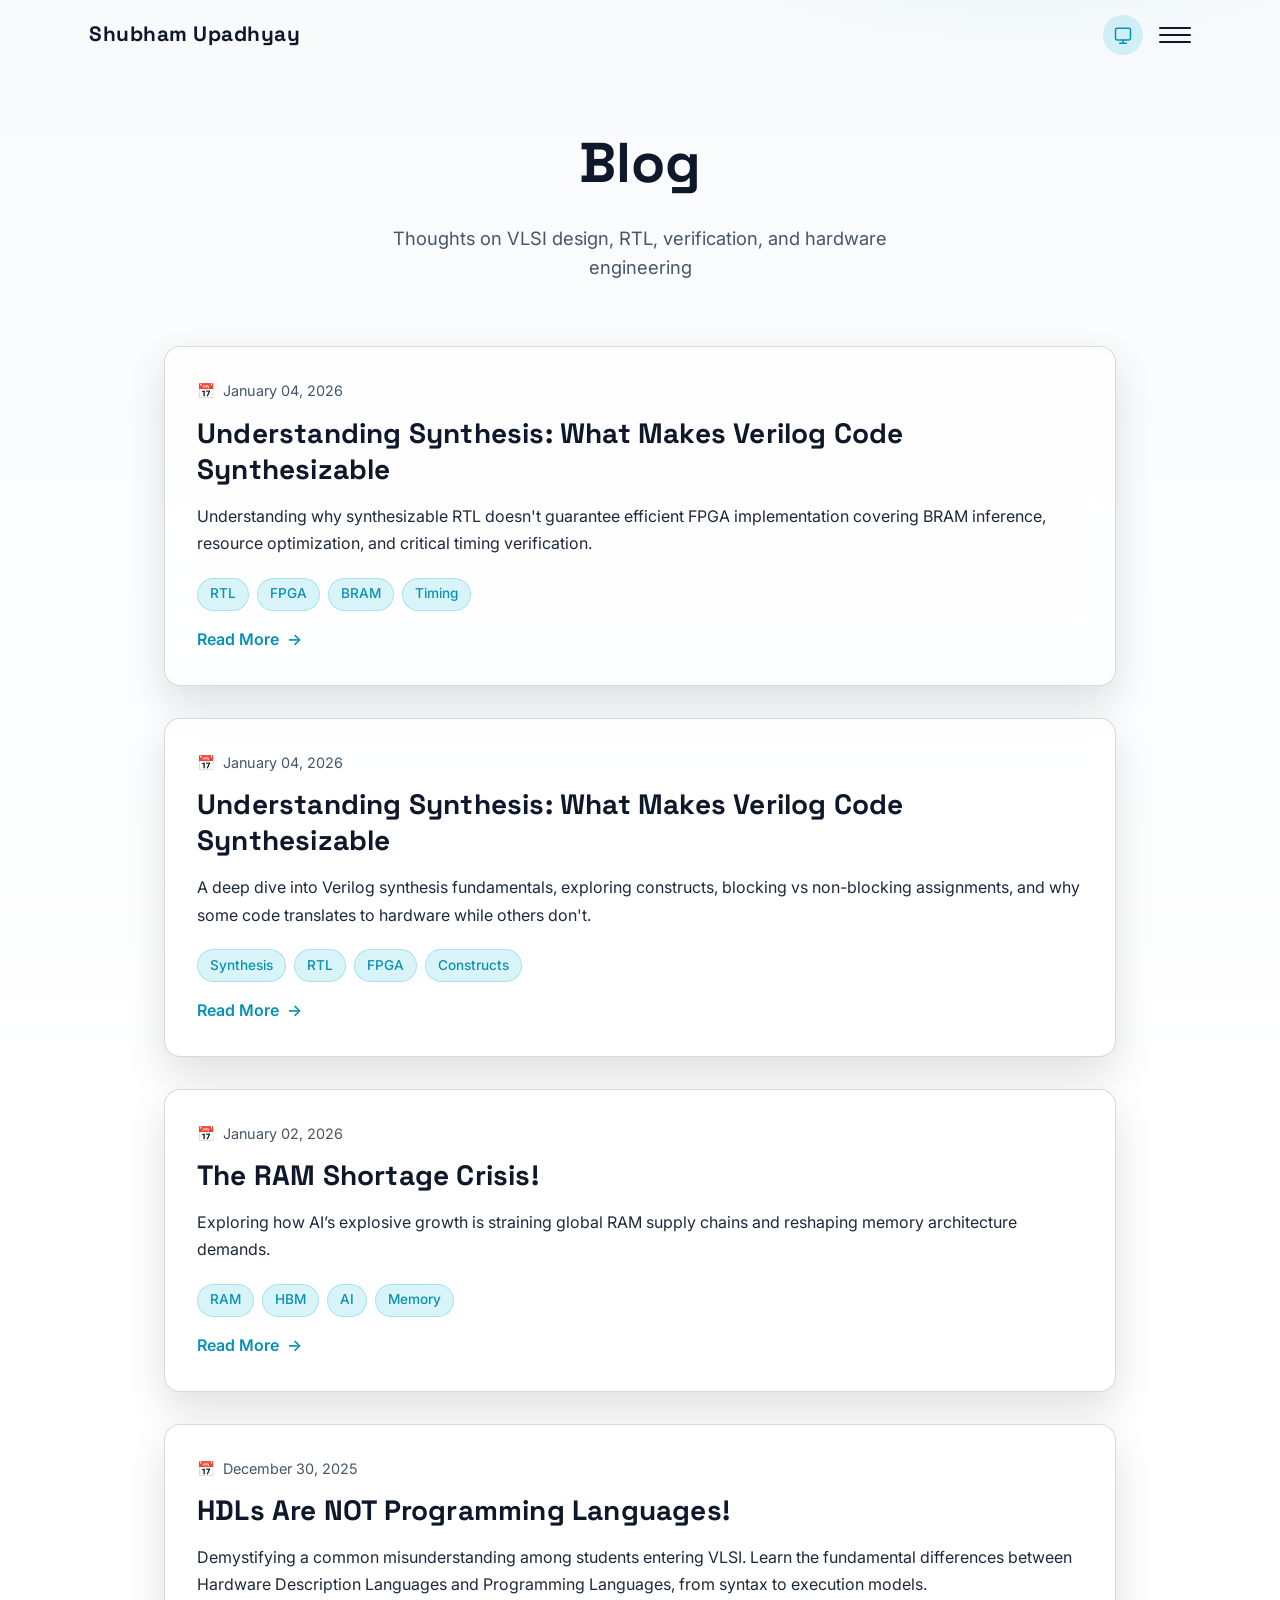
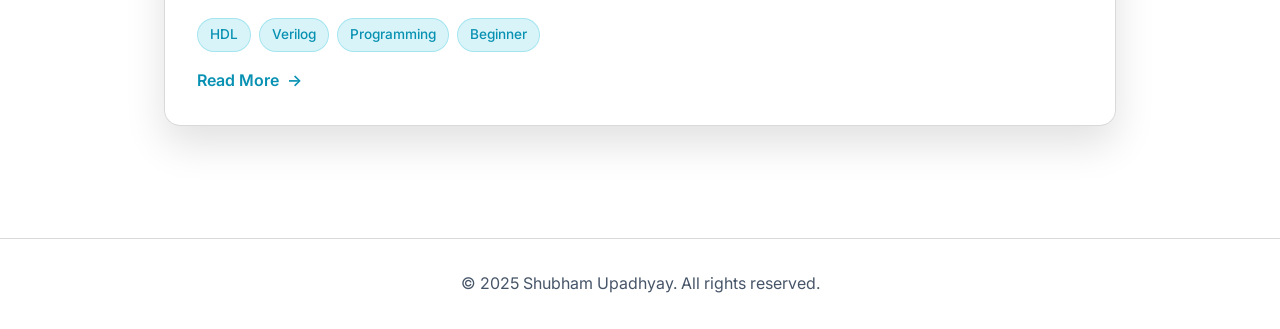
==== commit 5f6d0fa6: "Update index.html" ====
--- a/blog/index.html
+++ b/blog/index.html
@@ -16,7 +16,7 @@
 <link href="https://fonts.googleapis.com/css2?family=Space+Grotesk:wght@400;500;600;700;800&family=Inter:wght@300;400;500;600;700&display=swap" rel="stylesheet"/>
 
 <!-- Portfolio CSS -->
-<link rel="stylesheet" href="/css/style.css"/>
+<link rel="stylesheet" href="../css/style.css"/>
 
 <!-- Blog listing specific styles -->
 <style>
@@ -148,7 +148,7 @@
   <nav aria-label="Primary" class="nav-wrap">
     <div class="nav-container">
       <div class="nav-brand">
-        <a href="/index.html" style="color: var(--heading); text-decoration: none;">Shubham Upadhyay</a>
+        <a href="../index.html" style="color: var(--heading); text-decoration: none;">Shubham Upadhyay</a>
       </div>
       <div class="nav-controls">
         <button class="theme-toggle" id="themeToggle" type="button" aria-label="Toggle theme"></button>
@@ -163,13 +163,13 @@
 
   <!-- Mobile Menu -->
   <div class="nav-menu" id="navMenu">
-    <a href="/index.html#home" class="nav-link">Home</a>
-    <a href="/index.html#experience" class="nav-link">Experience</a>
-    <a href="/index.html#projects" class="nav-link">Projects</a>
-    <a href="/index.html#skills" class="nav-link">Skills</a>
-    <a href="/index.html#certifications" class="nav-link">Certifications</a>
-    <a href="/blog/" class="nav-link">Blog</a>
-    <a href="/index.html#contact" class="nav-link">Contact</a>
+    <a href="../index.html#home" class="nav-link">Home</a>
+    <a href="../index.html#experience" class="nav-link">Experience</a>
+    <a href="../index.html#projects" class="nav-link">Projects</a>
+    <a href="../index.html#skills" class="nav-link">Skills</a>
+    <a href="../index.html#certifications" class="nav-link">Certifications</a>
+    <a href="../blog/" class="nav-link">Blog</a>
+    <a href="../index.html#contact" class="nav-link">Contact</a>
   </div>
 
   <!-- Blog Listing -->
@@ -180,10 +180,59 @@
     </header>
 
     <div class="blog-posts">
+
+            <!-- Blog Post 4:  -->
+      <a href="/blog/posts/fpgablog/" class="blog-post-card">
+        <div class="post-date">January 04, 2026</div>
+        <h2 class="post-title">Understanding Synthesis: What Makes Verilog Code Synthesizable</h2>
+        <p class="post-excerpt">
+          Understanding why synthesizable RTL doesn't guarantee efficient FPGA implementation covering BRAM inference, resource optimization, and critical timing verification.
+        <div class="post-tags">
+          <span class="post-tag">RTL</span>
+          <span class="post-tag">FPGA</span>
+          <span class="post-tag">BRAM</span>
+          <span class="post-tag">Timing</span>
+        </div>
+        <span class="read-more">Read More</span>
+      </a>      
+
+
+            <!-- Blog Post 3:  -->
+      <a href="/blog/posts/synthesis/" class="blog-post-card">
+        <div class="post-date">January 04, 2026</div>
+        <h2 class="post-title">Understanding Synthesis: What Makes Verilog Code Synthesizable</h2>
+        <p class="post-excerpt">
+          A deep dive into Verilog synthesis fundamentals, exploring constructs, blocking vs non-blocking assignments, and why some code translates to hardware while others don't.
+        </p>
+        <div class="post-tags">
+          <span class="post-tag">Synthesis</span>
+          <span class="post-tag">RTL</span>
+          <span class="post-tag">FPGA</span>
+          <span class="post-tag">Constructs</span>
+        </div>
+        <span class="read-more">Read More</span>
+      </a>
+
       
-      <!-- Blog Post 1: HDLs Are NOT Programming Languages -->
+            <!-- Blog Post 2:  -->
+      <a href="/blog/posts/ramcrisis/index.html" class="blog-post-card">
+        <div class="post-date">January 02, 2026</div>
+        <h2 class="post-title">The RAM Shortage Crisis!</h2>
+        <p class="post-excerpt">
+          Exploring how AI’s explosive growth is straining global RAM supply chains and reshaping memory architecture demands.
+        </p>
+        <div class="post-tags">
+          <span class="post-tag">RAM</span>
+          <span class="post-tag">HBM</span>
+          <span class="post-tag">AI</span>
+          <span class="post-tag">Memory</span>
+        </div>
+        <span class="read-more">Read More</span>
+      </a>
+
+      <!-- Blog Post 1:  -->
       <a href="/blog/posts/hdlVSprog/index.html" class="blog-post-card">
-        <div class="post-date">December 30, 2024</div>
+        <div class="post-date">December 30, 2025</div>
         <h2 class="post-title">HDLs Are NOT Programming Languages!</h2>
         <p class="post-excerpt">
           Demystifying a common misunderstanding among students entering VLSI. Learn the fundamental differences between Hardware Description Languages and Programming Languages, from syntax to execution models.
@@ -241,6 +290,6 @@
   <button class="go-to-top" id="goToTop" aria-label="Go to top">↑</button>
   
   <!-- JavaScript -->
-  <script src="/js/script.js"></script>
+  <script src="../js/script.js"></script>
 </body>
 </html>
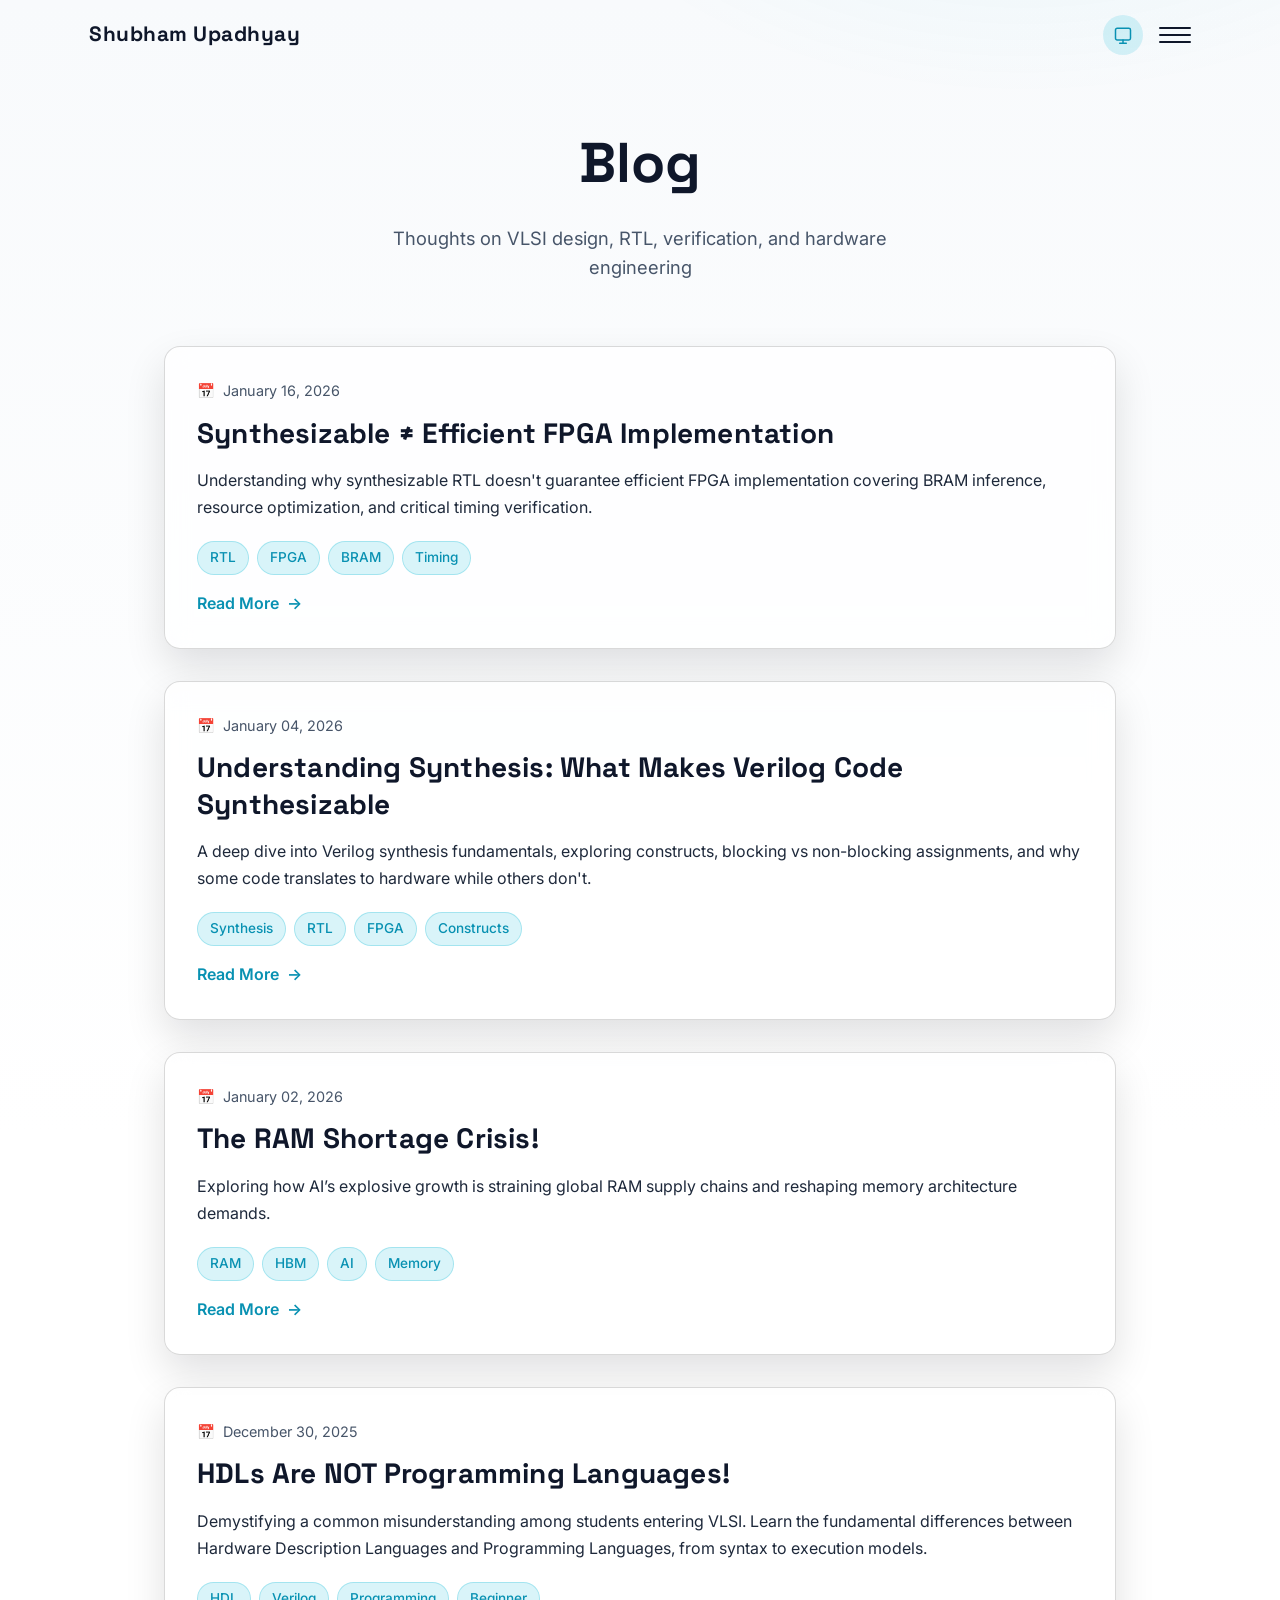
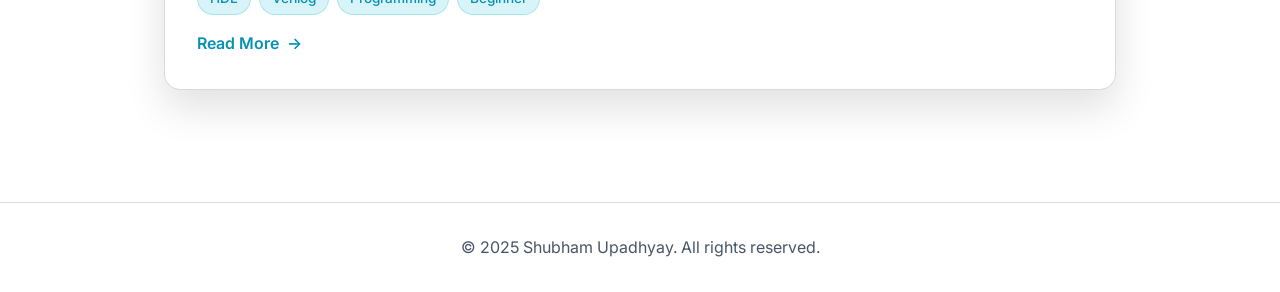
==== commit 2a673816: "Update index.html" ====
--- a/blog/index.html
+++ b/blog/index.html
@@ -183,10 +183,11 @@
 
             <!-- Blog Post 4:  -->
       <a href="/blog/posts/fpgablog/" class="blog-post-card">
-        <div class="post-date">January 04, 2026</div>
-        <h2 class="post-title">Understanding Synthesis: What Makes Verilog Code Synthesizable</h2>
+        <div class="post-date">January 16, 2026</div>
+        <h2 class="post-title">Synthesizable ≠ Efficient FPGA Implementation</h2>
         <p class="post-excerpt">
           Understanding why synthesizable RTL doesn't guarantee efficient FPGA implementation covering BRAM inference, resource optimization, and critical timing verification.
+        </p>
         <div class="post-tags">
           <span class="post-tag">RTL</span>
           <span class="post-tag">FPGA</span>
